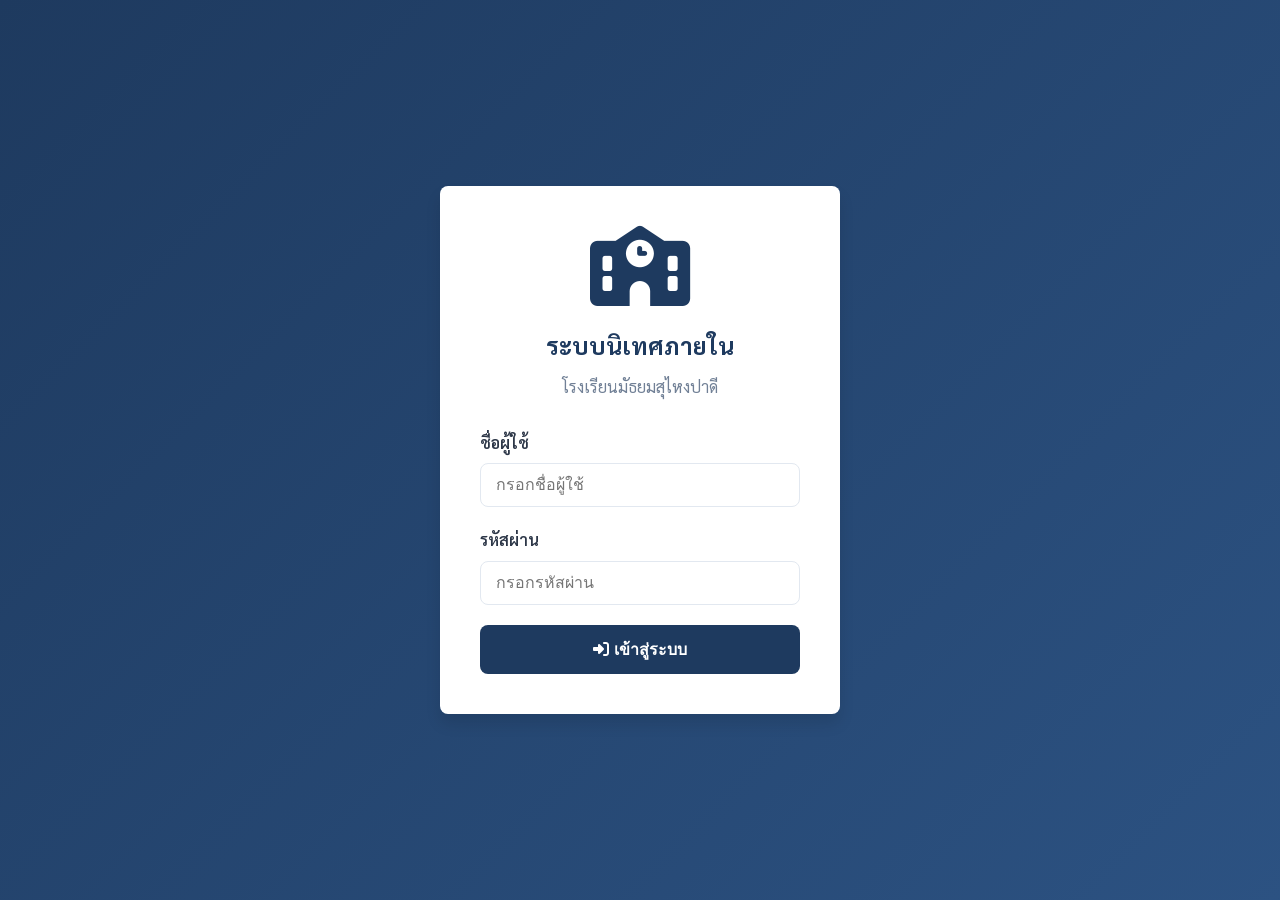
==== index.html @ b6d74488 "test" ====
<!DOCTYPE html>
<html lang="th">
<head>
  <meta charset="UTF-8">
  <meta name="viewport" content="width=device-width, initial-scale=1.0">
  <title>ระบบนิเทศภายในโรงเรียนมัธยมสุไหงปาดี</title>
  <link rel="stylesheet" href="css/style.css">
  <link rel="stylesheet" href="https://cdnjs.cloudflare.com/ajax/libs/font-awesome/6.4.0/css/all.min.css">
  <link href="https://fonts.googleapis.com/css2?family=Sarabun:wght@300;400;500;600;700&display=swap" rel="stylesheet">
</head>
<body>
  <!-- Login Page -->
  <div id="loginPage" class="login-container">
    <div class="login-box">
      <div class="school-logo">
        <i class="fas fa-school" style="font-size: 80px; color: #1e3a5f;"></i>
      </div>
      <h1>ระบบนิเทศภายใน</h1>
      <h2>โรงเรียนมัธยมสุไหงปาดี</h2>
      <form onsubmit="login(); return false;">
        <div class="form-group">
          <label>ชื่อผู้ใช้</label>
          <input type="text" id="loginUsername" placeholder="กรอกชื่อผู้ใช้" required>
        </div>
        <div class="form-group">
          <label>รหัสผ่าน</label>
          <input type="password" id="loginPassword" placeholder="กรอกรหัสผ่าน" required>
        </div>
        <button type="submit" class="btn btn-primary btn-block">
          <i class="fas fa-sign-in-alt"></i> เข้าสู่ระบบ
        </button>
      </form>
    </div>
  </div>

  <!-- Main Application -->
  <div id="appContainer" class="app-container" style="display: none;">
    <!-- Sidebar -->
    <aside class="sidebar">
      <div class="sidebar-header">
        <h3><i class="fas fa-school"></i> โรงเรียนมัธยมสุไหงปาดี</h3>
        <p>ระบบบริหารจัดการนิเทศภายใน</p>
      </div>
      <ul class="sidebar-nav">
        <li>
          <a href="#" data-page="dashboard" class="active" onclick="navigateTo('dashboard')">
            <i class="fas fa-tachometer-alt"></i> แดชบอร์ด
          </a>
        </li>
        <li>
          <a href="#" data-page="booking" onclick="navigateTo('booking')">
            <i class="fas fa-calendar-check"></i> จองวันนิเทศ
          </a>
        </li>
        <li>
          <a href="#" data-page="files" onclick="navigateTo('files')">
            <i class="fas fa-file-upload"></i> ส่งงาน/ไฟล์
          </a>
        </li>
        <li>
          <a href="#" data-page="evaluation" onclick="navigateTo('evaluation')">
            <i class="fas fa-clipboard-check"></i> ประเมินผล
          </a>
        </li>
        <li id="adminMenu">
          <a href="#" data-page="admin" onclick="navigateTo('admin')">
            <i class="fas fa-cog"></i> จัดการระบบ
          </a>
        </li>
        <li>
          <a href="#" data-page="reports" onclick="navigateTo('reports')">
            <i class="fas fa-chart-bar"></i> รายงาน
          </a>
        </li>
        <li>
          <a href="#" onclick="logout()">
            <i class="fas fa-sign-out-alt"></i> ออกจากระบบ
          </a>
        </li>
      </ul>
    </aside>

    <!-- Main Content -->
    <main class="main-content">
      <!-- Loading Spinner -->
      <div class="loading">
        <div class="spinner"></div>
        <p>กำลังโหลดข้อมูล...</p>
      </div>

      <!-- Dashboard Page -->
      <div id="dashboardPage" class="page active">
        <div class="page-header">
          <h1><i class="fas fa-tachometer-alt"></i> แดชบอร์ด</h1>
          <p>ภาพรวมระบบบริหารจัดการนิเทศภายใน</p>
          <p>ยินดีต้อนรับ: <strong id="userName"></strong> (<span id="userRole"></span>)</p>
        </div>

        <!-- Stats Grid -->
        <div class="stats-grid">
          <div class="stat-card primary">
            <div class="stat-icon"><i class="fas fa-calendar-alt"></i></div>
            <div class="stat-value" id="totalBookings">0</div>
            <div class="stat-label">การจองทั้งหมด</div>
          </div>
          <div class="stat-card success">
            <div class="stat-icon"><i class="fas fa-check-circle"></i></div>
            <div class="stat-value" id="completedBookings">0</div>
            <div class="stat-label">นิเทศแล้ว</div>
          </div>
          <div class="stat-card warning">
            <div class="stat-icon"><i class="fas fa-clock"></i></div>
            <div class="stat-value" id="pendingBookings">0</div>
            <div class="stat-label">รอดำเนินการ</div>
          </div>
          <div class="stat-card info">
            <div class="stat-icon"><i class="fas fa-file-alt"></i></div>
            <div class="stat-value" id="totalFiles">0</div>
            <div class="stat-label">ไฟล์งานทั้งหมด</div>
          </div>
          <div class="stat-card success">
            <div class="stat-icon"><i class="fas fa-file-contract"></i></div>
            <div class="stat-value" id="approvedFiles">0</div>
            <div class="stat-label">ไฟล์ผ่านแล้ว</div>
          </div>
          <div class="stat-card primary">
            <div class="stat-icon"><i class="fas fa-star"></i></div>
            <div class="stat-value" id="totalEvaluations">0</div>
            <div class="stat-label">ผลการประเมิน</div>
          </div>
        </div>

        <!-- Calendar and Recent Bookings -->
        <div style="display: grid; grid-template-columns: 1fr 1fr; gap: 20px;">
          <!-- Calendar -->
          <div class="card">
            <div class="card-header">
              <h3><i class="fas fa-calendar"></i> ปฏิทินการจอง</h3>
              <div class="calendar-nav">
                <button class="btn btn-sm" onclick="prevMonth()"><i class="fas fa-chevron-left"></i></button>
                <span id="calendarMonth"></span>
                <button class="btn btn-sm" onclick="nextMonth()"><i class="fas fa-chevron-right"></i></button>
              </div>
            </div>
            <div class="calendar-grid" id="calendarGrid"></div>
          </div>

          <!-- Recent Bookings -->
          <div class="card">
            <div class="card-header">
              <h3><i class="fas fa-list"></i> การจองล่าสุด</h3>
            </div>
            <div class="table-responsive">
              <table>
                <thead>
                  <tr>
                    <th>วันที่</th>
                    <th>ครู</th>
                    <th>กลุ่มสาระ</th>
                    <th>เวลา</th>
                    <th>สถานะ</th>
                  </tr>
                </thead>
                <tbody id="recentBookingsTable"></tbody>
              </table>
            </div>
          </div>
        </div>

        <!-- Recent Files -->
        <div class="card">
          <div class="card-header">
            <h3><i class="fas fa-file"></i> สถานะส่งงานล่าสุด</h3>
          </div>
          <div class="table-responsive">
            <table>
              <thead>
                <tr>
                  <th>ครู</th>
                  <th>ประเภทไฟล์</th>
                  <th>สถานะ</th>
                </tr>
              </thead>
              <tbody id="recentFilesTable"></tbody>
            </table>
          </div>
        </div>
      </div>

      <!-- Booking Page -->
      <div id="bookingPage" class="page">
        <div class="page-header">
          <h1><i class="fas fa-calendar-check"></i> จองวันนิเทศ</h1>
          <p>จัดการการจองวันและเวลานิเทศ</p>
        </div>

        <div class="card">
          <div class="card-header">
            <h3>รายการจองทั้งหมด</h3>
            <button class="btn btn-primary" onclick="showBookingForm()">
              <i class="fas fa-plus"></i> จองวันนิเทศใหม่
            </button>
          </div>
          <div class="table-responsive">
            <table>
              <thead>
                <tr>
                  <th>รหัส</th>
                  <th>วันที่</th>
                  <th>เวลา</th>
                  <th>ครู</th>
                  <th>กลุ่มสาระ</th>
                  <th>คาบ</th>
                  <th>วิชา</th>
                  <th>ชั้น</th>
                  <th>ห้อง</th>
                  <th>สถานะ</th>
                  <th>จัดการ</th>
                </tr>
              </thead>
              <tbody id="bookingsTableBody"></tbody>
            </table>
          </div>
        </div>
      </div>

      <!-- Files Page -->
      <div id="filesPage" class="page">
        <div class="page-header">
          <h1><i class="fas fa-file-upload"></i> ส่งงาน/ไฟล์</h1>
          <p>อัพโหลดและจัดการไฟล์งานนิเทศ</p>
        </div>

        <div class="card">
          <div class="card-header">
            <h3>ไฟล์งานทั้งหมด</h3>
            <button class="btn btn-primary" onclick="showUploadForm()">
              <i class="fas fa-upload"></i> อัพโหลดไฟล์ใหม่
            </button>
          </div>
          <div class="table-responsive">
            <table>
              <thead>
                <tr>
                  <th>รหัส</th>
                  <th>วันที่ส่ง</th>
                  <th>ครู</th>
                  <th>ประเภทไฟล์</th>
                  <th>ลิงก์</th>
                  <th>สถานะ</th>
                  <th>จัดการ</th>
                </tr>
              </thead>
              <tbody id="filesTableBody"></tbody>
            </table>
          </div>
        </div>
      </div>

      <!-- Evaluation Page -->
      <div id="evaluationPage" class="page">
        <div class="page-header">
          <h1><i class="fas fa-clipboard-check"></i> ประเมินผล</h1>
          <p>บันทึกและดูผลการประเมินการนิเทศ</p>
        </div>

        <div class="card">
          <div class="card-header">
            <h3>ผลการประเมินทั้งหมด</h3>
            <button class="btn btn-primary" onclick="showEvaluationForm()">
              <i class="fas fa-plus"></i> บันทึกผลการประเมินใหม่
            </button>
          </div>
          <div class="table-responsive">
            <table>
              <thead>
                <tr>
                  <th>รหัส</th>
                  <th>วันที่นิเทศ</th>
                  <th>ครู</th>
                  <th>จุดเด่น</th>
                  <th>จุดพัฒนา</th>
                  <th>ข้อเสนอแนะ</th>
                  <th>ระดับคุณภาพ</th>
                </tr>
              </thead>
              <tbody id="evaluationsTableBody"></tbody>
            </table>
          </div>
        </div>
      </div>

      <!-- Admin Page -->
      <div id="adminPage" class="page">
        <div class="page-header">
          <h1><i class="fas fa-cog"></i> จัดการระบบ</h1>
          <p>จัดการการจอง ตรวจสอบไฟล์ และพิมพ์รายงาน</p>
        </div>

        <!-- Tabs -->
        <div class="tabs">
          <button class="tab-btn active" onclick="showTab('adminBookings')">จัดการการจอง</button>
          <button class="tab-btn" onclick="showTab('adminFiles')">ตรวจผลงาน</button>
          <button class="tab-btn" onclick="showTab('adminReports')">พิมพ์รายงาน</button>
        </div>

        <!-- Admin Bookings Tab -->
        <div id="adminBookings" class="tab-content active">
          <div class="card">
            <div class="card-header">
              <h3>รายการจองทั้งหมด</h3>
            </div>
            <div class="table-responsive">
              <table>
                <thead>
                  <tr>
                    <th>รหัส</th>
                    <th>วันที่</th>
                    <th>เวลา</th>
                    <th>ครู</th>
                    <th>กลุ่มสาระ</th>
                    <th>สถานะ</th>
                    <th>จัดการ</th>
                  </tr>
                </thead>
                <tbody id="adminBookingsTableBody"></tbody>
              </table>
            </div>
          </div>
        </div>

        <!-- Admin Files Tab -->
        <div id="adminFiles" class="tab-content">
          <div class="card">
            <div class="card-header">
              <h3>ไฟล์งานที่ต้องตรวจสอบ</h3>
            </div>
            <div class="table-responsive">
              <table>
                <thead>
                  <tr>
                    <th>รหัส</th>
                    <th>ครู</th>
                    <th>ประเภทไฟล์</th>
                    <th>สถานะ</th>
                    <th>จัดการ</th>
                  </tr>
                </thead>
                <tbody id="adminFilesTableBody"></tbody>
              </table>
            </div>
          </div>
        </div>

        <!-- Admin Reports Tab -->
        <div id="adminReports" class="tab-content">
          <div class="card">
            <div class="card-header">
              <h3>รายงานกลุ่มสาระ</h3>
              <button class="btn btn-info" onclick="printReport()">
                <i class="fas fa-print"></i> พิมพ์รายงาน
              </button>
            </div>
            <div class="table-responsive">
              <table>
                <thead>
                  <tr>
                    <th>กลุ่มสาระ</th>
                    <th>การจองทั้งหมด</th>
                    <th>นิเทศแล้ว</th>
                    <th>รอดำเนินการ</th>
                    <th>จำนวนครู</th>
                  </tr>
                </thead>
                <tbody id="departmentReportBody"></tbody>
              </table>
            </div>
          </div>
        </div>
      </div>

      <!-- Reports Page -->
      <div id="reportsPage" class="page">
        <div class="page-header">
          <h1><i class="fas fa-chart-bar"></i> รายงาน</h1>
          <p>ดูรายงานและสถิติการนิเทศ</p>
        </div>

        <!-- Individual Report -->
        <div class="card">
          <div class="card-header">
            <h3>รายงานรายบุคคล</h3>
          </div>
          <div class="form-row">
            <div class="form-group">
              <label>เลือกครู</label>
              <select id="reportTeacherSelect">
                <option value="">เลือกครู</option>
              </select>
            </div>
            <div class="form-group">
              <label>&nbsp;</label>
              <button class="btn btn-primary" onclick="generateTeacherReport()">
                <i class="fas fa-search"></i> แสดงรายงาน
              </button>
              <button class="btn btn-info" onclick="printReport()">
                <i class="fas fa-print"></i> พิมพ์
              </button>
            </div>
          </div>
          <div id="teacherReportContent"></div>
        </div>

        <!-- Department Report -->
        <div class="card">
          <div class="card-header">
            <h3>รายงานกลุ่มสาระการเรียนรู้</h3>
          </div>
          <div class="table-responsive">
            <table>
              <thead>
                <tr>
                  <th>กลุ่มสาระ</th>
                  <th>การจองทั้งหมด</th>
                  <th>นิเทศแล้ว</th>
                  <th>รอดำเนินการ</th>
                  <th>จำนวนครู</th>
                </tr>
              </thead>
              <tbody id="reportsDepartmentBody"></tbody>
            </table>
          </div>
        </div>
      </div>
    </main>
  </div>

  <!-- Modal -->
  <div id="modalOverlay" class="modal-overlay">
    <div class="modal">
      <div class="modal-header">
        <h3 id="modalTitle">Modal Title</h3>
        <button class="modal-close" onclick="closeModal()">&times;</button>
      </div>
      <div class="modal-body" id="modalBody"></div>
    </div>
  </div>

  <script src="js/app.js"></script>
</body>
</html>
---- css/style.css ----
/* ระบบนิเทศภายในโรงเรียนมัธยมสุไหงปาดี - Main Stylesheet */

:root {
  --primary-color: #1e3a5f;
  --primary-light: #2c5282;
  --secondary-color: #48bb78;
  --accent-color: #ed8936;
  --danger-color: #e53e3e;
  --warning-color: #ecc94b;
  --info-color: #4299e1;
  --success-color: #38a169;
  --bg-color: #f7fafc;
  --card-bg: #ffffff;
  --text-color: #2d3748;
  --text-light: #718096;
  --border-color: #e2e8f0;
  --shadow: 0 4px 6px rgba(0, 0, 0, 0.1);
  --shadow-lg: 0 10px 15px rgba(0, 0, 0, 0.1);
  --radius: 8px;
  --transition: all 0.3s ease;
}

* {
  margin: 0;
  padding: 0;
  box-sizing: border-box;
}

body {
  font-family: 'Sarabun', 'Segoe UI', Tahoma, Geneva, Verdana, sans-serif;
  background-color: var(--bg-color);
  color: var(--text-color);
  line-height: 1.6;
}

/* Login Page */
.login-container {
  min-height: 100vh;
  display: flex;
  align-items: center;
  justify-content: center;
  background: linear-gradient(135deg, var(--primary-color) 0%, var(--primary-light) 100%);
  padding: 20px;
}

.login-box {
  background: var(--card-bg);
  padding: 40px;
  border-radius: var(--radius);
  box-shadow: var(--shadow-lg);
  width: 100%;
  max-width: 400px;
}

.login-box h1 {
  text-align: center;
  color: var(--primary-color);
  margin-bottom: 10px;
  font-size: 1.5rem;
}

.login-box h2 {
  text-align: center;
  color: var(--text-light);
  margin-bottom: 30px;
  font-size: 1rem;
  font-weight: normal;
}

.login-box .school-logo {
  text-align: center;
  margin-bottom: 20px;
}

.login-box .school-logo img {
  width: 100px;
  height: 100px;
  object-fit: contain;
}

/* Forms */
.form-group {
  margin-bottom: 20px;
}

.form-group label {
  display: block;
  margin-bottom: 8px;
  font-weight: 600;
  color: var(--text-color);
}

.form-group input,
.form-group select,
.form-group textarea {
  width: 100%;
  padding: 12px 15px;
  border: 1px solid var(--border-color);
  border-radius: var(--radius);
  font-size: 1rem;
  transition: var(--transition);
}

.form-group input:focus,
.form-group select:focus,
.form-group textarea:focus {
  outline: none;
  border-color: var(--primary-color);
  box-shadow: 0 0 0 3px rgba(30, 58, 95, 0.1);
}

.form-row {
  display: grid;
  grid-template-columns: 1fr 1fr;
  gap: 15px;
}

/* Buttons */
.btn {
  display: inline-block;
  padding: 12px 24px;
  border: none;
  border-radius: var(--radius);
  font-size: 1rem;
  font-weight: 600;
  cursor: pointer;
  transition: var(--transition);
  text-align: center;
  text-decoration: none;
}

.btn-primary {
  background-color: var(--primary-color);
  color: white;
}

.btn-primary:hover {
  background-color: var(--primary-light);
}

.btn-success {
  background-color: var(--success-color);
  color: white;
}

.btn-success:hover {
  background-color: #2f855a;
}

.btn-danger {
  background-color: var(--danger-color);
  color: white;
}

.btn-danger:hover {
  background-color: #c53030;
}

.btn-warning {
  background-color: var(--warning-color);
  color: var(--text-color);
}

.btn-warning:hover {
  background-color: #d69e2e;
}

.btn-info {
  background-color: var(--info-color);
  color: white;
}

.btn-info:hover {
  background-color: #3182ce;
}

.btn-block {
  display: block;
  width: 100%;
}

.btn-sm {
  padding: 8px 16px;
  font-size: 0.875rem;
}

/* Main Layout */
.app-container {
  display: flex;
  min-height: 100vh;
}

/* Sidebar */
.sidebar {
  width: 260px;
  background: var(--primary-color);
  color: white;
  padding: 20px 0;
  position: fixed;
  height: 100vh;
  overflow-y: auto;
  z-index: 1000;
}

.sidebar-header {
  padding: 0 20px 20px;
  border-bottom: 1px solid rgba(255, 255, 255, 0.1);
  margin-bottom: 20px;
}

.sidebar-header h3 {
  font-size: 1.1rem;
  margin-bottom: 5px;
}

.sidebar-header p {
  font-size: 0.85rem;
  opacity: 0.8;
}

.sidebar-nav {
  list-style: none;
}

.sidebar-nav li {
  margin-bottom: 5px;
}

.sidebar-nav a {
  display: flex;
  align-items: center;
  padding: 12px 20px;
  color: white;
  text-decoration: none;
  transition: var(--transition);
}

.sidebar-nav a:hover,
.sidebar-nav a.active {
  background-color: rgba(255, 255, 255, 0.1);
}

.sidebar-nav a i {
  margin-right: 12px;
  width: 20px;
  text-align: center;
}

/* Main Content */
.main-content {
  flex: 1;
  margin-left: 260px;
  padding: 30px;
}

.page-header {
  margin-bottom: 30px;
}

.page-header h1 {
  color: var(--primary-color);
  font-size: 1.75rem;
  margin-bottom: 10px;
}

.page-header p {
  color: var(--text-light);
}

/* Cards */
.card {
  background: var(--card-bg);
  border-radius: var(--radius);
  box-shadow: var(--shadow);
  padding: 25px;
  margin-bottom: 20px;
}

.card-header {
  display: flex;
  justify-content: space-between;
  align-items: center;
  margin-bottom: 20px;
  padding-bottom: 15px;
  border-bottom: 1px solid var(--border-color);
}

.card-header h3 {
  color: var(--primary-color);
  font-size: 1.25rem;
}

/* Stats Grid */
.stats-grid {
  display: grid;
  grid-template-columns: repeat(auto-fit, minmax(200px, 1fr));
  gap: 20px;
  margin-bottom: 30px;
}

.stat-card {
  background: var(--card-bg);
  border-radius: var(--radius);
  box-shadow: var(--shadow);
  padding: 25px;
  text-align: center;
  transition: var(--transition);
}

.stat-card:hover {
  transform: translateY(-5px);
  box-shadow: var(--shadow-lg);
}

.stat-card .stat-icon {
  font-size: 2.5rem;
  margin-bottom: 15px;
}

.stat-card .stat-value {
  font-size: 2rem;
  font-weight: 700;
  color: var(--primary-color);
  margin-bottom: 5px;
}

.stat-card .stat-label {
  color: var(--text-light);
  font-size: 0.9rem;
}

.stat-card.primary .stat-icon { color: var(--primary-color); }
.stat-card.success .stat-icon { color: var(--success-color); }
.stat-card.warning .stat-icon { color: var(--warning-color); }
.stat-card.danger .stat-icon { color: var(--danger-color); }
.stat-card.info .stat-icon { color: var(--info-color); }

/* Tables */
.table-responsive {
  overflow-x: auto;
}

table {
  width: 100%;
  border-collapse: collapse;
}

table th,
table td {
  padding: 12px 15px;
  text-align: left;
  border-bottom: 1px solid var(--border-color);
}

table th {
  background-color: var(--primary-color);
  color: white;
  font-weight: 600;
}

table tr:hover {
  background-color: rgba(30, 58, 95, 0.05);
}

table tr:nth-child(even) {
  background-color: rgba(0, 0, 0, 0.02);
}

/* Status Badges */
.badge {
  display: inline-block;
  padding: 5px 12px;
  border-radius: 20px;
  font-size: 0.8rem;
  font-weight: 600;
}

.badge-pending {
  background-color: var(--warning-color);
  color: var(--text-color);
}

.badge-confirmed {
  background-color: var(--info-color);
  color: white;
}

.badge-completed {
  background-color: var(--success-color);
  color: white;
}

.badge-rejected {
  background-color: var(--danger-color);
  color: white;
}

.badge-approved {
  background-color: var(--success-color);
  color: white;
}

.badge-improvement {
  background-color: var(--warning-color);
  color: var(--text-color);
}

/* Calendar */
.calendar-container {
  background: var(--card-bg);
  border-radius: var(--radius);
  box-shadow: var(--shadow);
  padding: 20px;
}

.calendar-header {
  display: flex;
  justify-content: space-between;
  align-items: center;
  margin-bottom: 20px;
}

.calendar-header h3 {
  color: var(--primary-color);
}

.calendar-nav {
  display: flex;
  gap: 10px;
}

.calendar-nav button {
  background: var(--primary-color);
  color: white;
  border: none;
  padding: 8px 12px;
  border-radius: var(--radius);
  cursor: pointer;
}

.calendar-grid {
  display: grid;
  grid-template-columns: repeat(7, 1fr);
  gap: 5px;
}

.calendar-day-header {
  text-align: center;
  font-weight: 600;
  padding: 10px;
  color: var(--primary-color);
}

.calendar-day {
  text-align: center;
  padding: 10px;
  border-radius: var(--radius);
  cursor: pointer;
  transition: var(--transition);
  min-height: 60px;
}

.calendar-day:hover {
  background-color: rgba(30, 58, 95, 0.1);
}

.calendar-day.today {
  background-color: var(--primary-color);
  color: white;
}

.calendar-day.has-booking {
  background-color: var(--info-color);
  color: white;
}

.calendar-day.has-booking.completed {
  background-color: var(--success-color);
}

.calendar-day.other-month {
  opacity: 0.3;
}

.calendar-day .day-number {
  font-weight: 600;
  margin-bottom: 5px;
}

.calendar-day .booking-indicator {
  font-size: 0.7rem;
  background: rgba(255, 255, 255, 0.3);
  padding: 2px 5px;
  border-radius: 3px;
}

/* Modal */
.modal-overlay {
  position: fixed;
  top: 0;
  left: 0;
  right: 0;
  bottom: 0;
  background: rgba(0, 0, 0, 0.5);
  display: flex;
  align-items: center;
  justify-content: center;
  z-index: 2000;
  opacity: 0;
  visibility: hidden;
  transition: var(--transition);
}

.modal-overlay.active {
  opacity: 1;
  visibility: visible;
}

.modal {
  background: var(--card-bg);
  border-radius: var(--radius);
  box-shadow: var(--shadow-lg);
  width: 90%;
  max-width: 600px;
  max-height: 90vh;
  overflow-y: auto;
}

.modal-header {
  display: flex;
  justify-content: space-between;
  align-items: center;
  padding: 20px;
  border-bottom: 1px solid var(--border-color);
}

.modal-header h3 {
  color: var(--primary-color);
}

.modal-close {
  background: none;
  border: none;
  font-size: 1.5rem;
  cursor: pointer;
  color: var(--text-light);
}

.modal-body {
  padding: 20px;
}

.modal-footer {
  padding: 20px;
  border-top: 1px solid var(--border-color);
  display: flex;
  justify-content: flex-end;
  gap: 10px;
}

/* Tabs */
.tabs {
  display: flex;
  border-bottom: 2px solid var(--border-color);
  margin-bottom: 20px;
}

.tab-btn {
  padding: 12px 24px;
  background: none;
  border: none;
  font-size: 1rem;
  font-weight: 600;
  color: var(--text-light);
  cursor: pointer;
  transition: var(--transition);
  border-bottom: 2px solid transparent;
  margin-bottom: -2px;
}

.tab-btn:hover {
  color: var(--primary-color);
}

.tab-btn.active {
  color: var(--primary-color);
  border-bottom-color: var(--primary-color);
}

.tab-content {
  display: none;
}

.tab-content.active {
  display: block;
}

/* File Upload */
.file-upload-area {
  border: 2px dashed var(--border-color);
  border-radius: var(--radius);
  padding: 40px;
  text-align: center;
  cursor: pointer;
  transition: var(--transition);
}

.file-upload-area:hover {
  border-color: var(--primary-color);
  background-color: rgba(30, 58, 95, 0.05);
}

.file-upload-area.dragover {
  border-color: var(--primary-color);
  background-color: rgba(30, 58, 95, 0.1);
}

.file-upload-area i {
  font-size: 3rem;
  color: var(--text-light);
  margin-bottom: 15px;
}

.file-upload-area p {
  color: var(--text-light);
  margin-bottom: 10px;
}

.file-upload-area .btn {
  margin-top: 10px;
}

/* Alert */
.alert {
  padding: 15px 20px;
  border-radius: var(--radius);
  margin-bottom: 20px;
  display: flex;
  align-items: center;
}

.alert i {
  margin-right: 12px;
  font-size: 1.2rem;
}

.alert-success {
  background-color: rgba(56, 161, 105, 0.1);
  color: var(--success-color);
  border: 1px solid var(--success-color);
}

.alert-danger {
  background-color: rgba(229, 62, 62, 0.1);
  color: var(--danger-color);
  border: 1px solid var(--danger-color);
}

.alert-warning {
  background-color: rgba(236, 201, 75, 0.1);
  color: #d69e2e;
  border: 1px solid var(--warning-color);
}

.alert-info {
  background-color: rgba(66, 153, 225, 0.1);
  color: var(--info-color);
  border: 1px solid var(--info-color);
}

/* Loading Spinner */
.loading {
  display: none;
  text-align: center;
  padding: 40px;
}

.loading.active {
  display: block;
}

.spinner {
  width: 50px;
  height: 50px;
  border: 4px solid var(--border-color);
  border-top-color: var(--primary-color);
  border-radius: 50%;
  animation: spin 1s linear infinite;
  margin: 0 auto 15px;
}

@keyframes spin {
  to { transform: rotate(360deg); }
}

/* Responsive */
@media (max-width: 768px) {
  .sidebar {
    width: 100%;
    height: auto;
    position: relative;
  }
  
  .main-content {
    margin-left: 0;
  }
  
  .form-row {
    grid-template-columns: 1fr;
  }
  
  .stats-grid {
    grid-template-columns: 1fr;
  }
  
  .calendar-grid {
    font-size: 0.85rem;
  }
}

/* Print Styles */
@media print {
  .sidebar,
  .btn,
  .no-print {
    display: none !important;
  }
  
  .main-content {
    margin-left: 0;
    padding: 0;
  }
  
  .card {
    box-shadow: none;
    border: 1px solid var(--border-color);
  }
}

/* Utility Classes */
.text-center { text-align: center; }
.text-right { text-align: right; }
.mt-1 { margin-top: 10px; }
.mt-2 { margin-top: 20px; }
.mb-1 { margin-bottom: 10px; }
.mb-2 { margin-bottom: 20px; }
.hidden { display: none; }
.visible { display: block; }
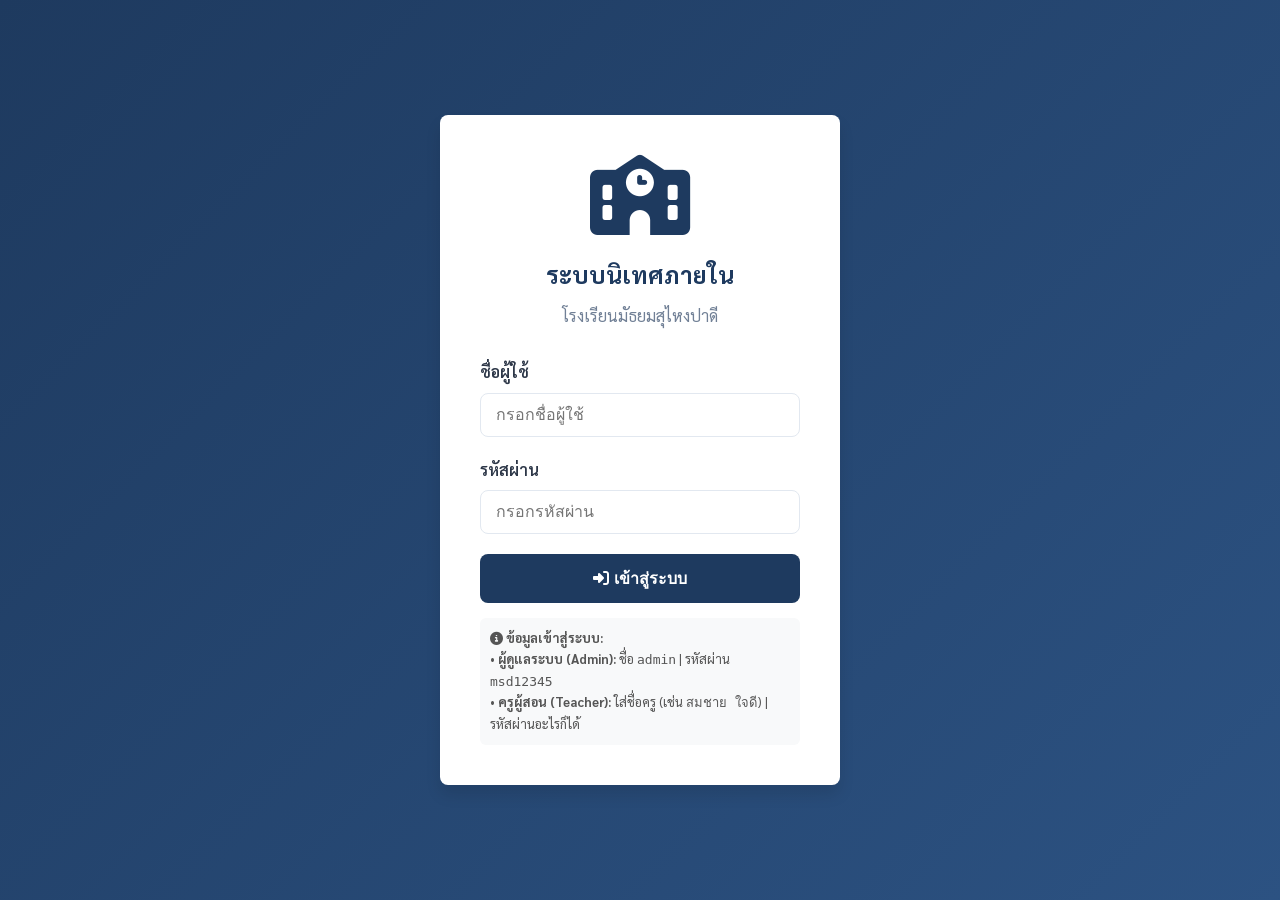
==== commit ce518b0e: "Add login credentials hint and cache busting version v2.0 in index.html" ====
--- a/index.html
+++ b/index.html
@@ -29,6 +29,11 @@
         <button type="submit" class="btn btn-primary btn-block">
           <i class="fas fa-sign-in-alt"></i> เข้าสู่ระบบ
         </button>
+        <div style="margin-top: 15px; padding: 10px; background: #f8f9fa; border-radius: 6px; font-size: 13px; color: #555; text-align: left;">
+          <strong><i class="fas fa-info-circle"></i> ข้อมูลเข้าสู่ระบบ:</strong><br>
+          • <b>ผู้ดูแลระบบ (Admin):</b> ชื่อ <code>admin</code> | รหัสผ่าน <code>msd12345</code><br>
+          • <b>ครูผู้สอน (Teacher):</b> ใส่ชื่อครู (เช่น <code>สมชาย ใจดี</code>) | รหัสผ่านอะไรก็ได้
+        </div>
       </form>
     </div>
   </div>
@@ -446,6 +451,6 @@
     </div>
   </div>
 
-  <script src="js/app.js"></script>
+  <script src="js/app.js?v=2.0"></script>
 </body>
 </html>
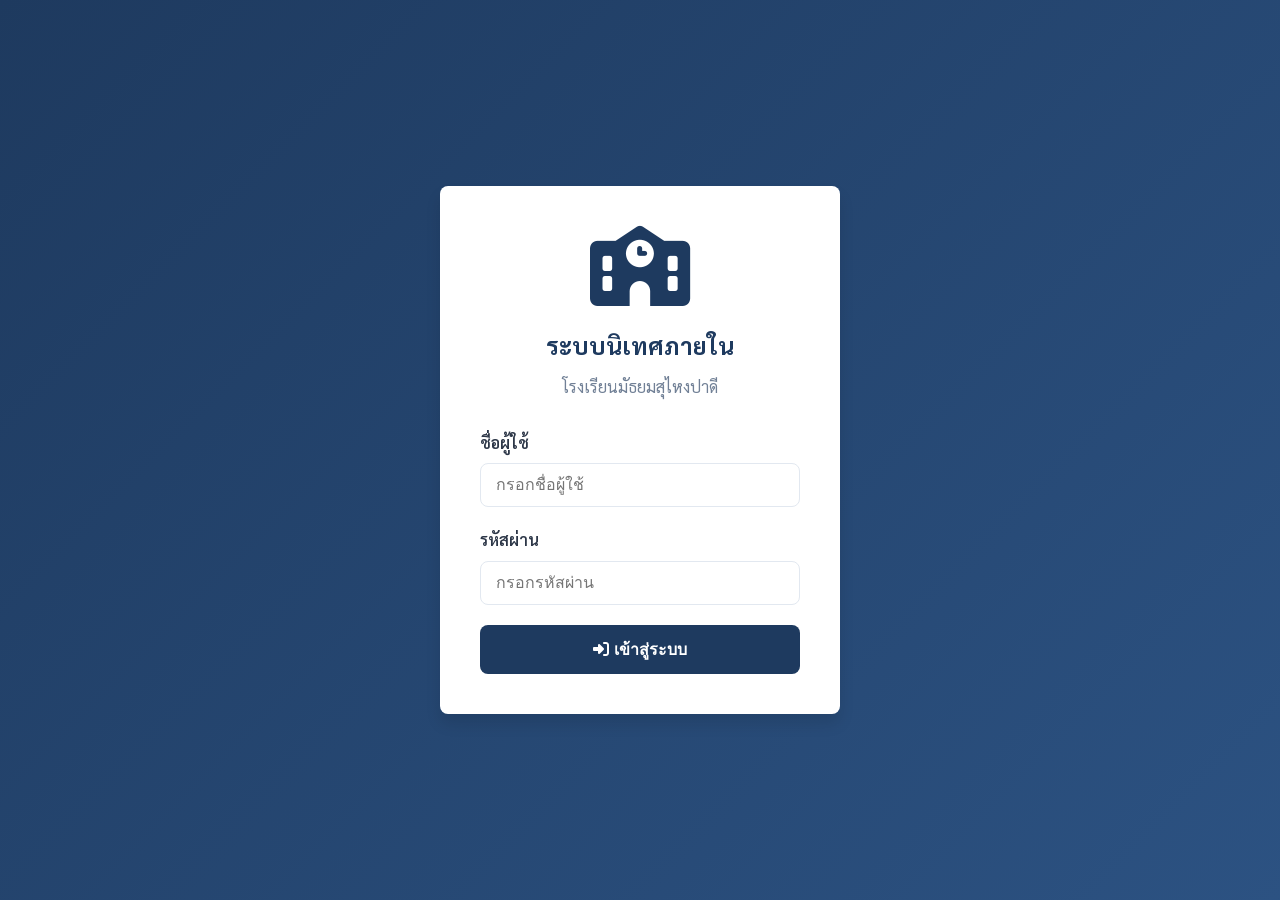
==== commit d7860f65: "Update index.html" ====
--- a/index.html
+++ b/index.html
@@ -1,12 +1,696 @@
 <!DOCTYPE html>
-<html lang="th">
+<html>
 <head>
+  <base target="_top">
   <meta charset="UTF-8">
   <meta name="viewport" content="width=device-width, initial-scale=1.0">
   <title>ระบบนิเทศภายในโรงเรียนมัธยมสุไหงปาดี</title>
-  <link rel="stylesheet" href="css/style.css">
+  <link href="https://fonts.googleapis.com/css2?family=Sarabun:wght@300;400;500;600;700&display=swap" rel="stylesheet">
   <link rel="stylesheet" href="https://cdnjs.cloudflare.com/ajax/libs/font-awesome/6.4.0/css/all.min.css">
-  <link href="https://fonts.googleapis.com/css2?family=Sarabun:wght@300;400;500;600;700&display=swap" rel="stylesheet">
+  <style>
+    :root {
+      --primary-color: #1e3a5f;
+      --primary-light: #2c5282;
+      --secondary-color: #48bb78;
+      --accent-color: #ed8936;
+      --danger-color: #e53e3e;
+      --warning-color: #ecc94b;
+      --info-color: #4299e1;
+      --success-color: #38a169;
+      --bg-color: #f7fafc;
+      --card-bg: #ffffff;
+      --text-color: #2d3748;
+      --text-light: #718096;
+      --border-color: #e2e8f0;
+      --shadow: 0 4px 6px rgba(0, 0, 0, 0.1);
+      --shadow-lg: 0 10px 15px rgba(0, 0, 0, 0.1);
+      --radius: 8px;
+      --transition: all 0.3s ease;
+    }
+
+    * {
+      margin: 0;
+      padding: 0;
+      box-sizing: border-box;
+    }
+
+    body {
+      font-family: 'Sarabun', 'Segoe UI', Tahoma, Geneva, Verdana, sans-serif;
+      background-color: var(--bg-color);
+      color: var(--text-color);
+      line-height: 1.6;
+    }
+
+    .login-container {
+      min-height: 100vh;
+      display: flex;
+      align-items: center;
+      justify-content: center;
+      background: linear-gradient(135deg, var(--primary-color) 0%, var(--primary-light) 100%);
+      padding: 20px;
+    }
+
+    .login-box {
+      background: var(--card-bg);
+      padding: 40px;
+      border-radius: var(--radius);
+      box-shadow: var(--shadow-lg);
+      width: 100%;
+      max-width: 400px;
+    }
+
+    .login-box h1 {
+      text-align: center;
+      color: var(--primary-color);
+      margin-bottom: 10px;
+      font-size: 1.5rem;
+    }
+
+    .login-box h2 {
+      text-align: center;
+      color: var(--text-light);
+      margin-bottom: 30px;
+      font-size: 1rem;
+      font-weight: normal;
+    }
+
+    .school-logo {
+      text-align: center;
+      margin-bottom: 20px;
+    }
+
+    .form-group {
+      margin-bottom: 20px;
+    }
+
+    .form-group label {
+      display: block;
+      margin-bottom: 8px;
+      font-weight: 600;
+      color: var(--text-color);
+    }
+
+    .form-group input,
+    .form-group select,
+    .form-group textarea {
+      width: 100%;
+      padding: 12px 15px;
+      border: 1px solid var(--border-color);
+      border-radius: var(--radius);
+      font-size: 1rem;
+      transition: var(--transition);
+    }
+
+    .form-group input:focus,
+    .form-group select:focus,
+    .form-group textarea:focus {
+      outline: none;
+      border-color: var(--primary-color);
+      box-shadow: 0 0 0 3px rgba(30, 58, 95, 0.1);
+    }
+
+    .form-row {
+      display: grid;
+      grid-template-columns: 1fr 1fr;
+      gap: 15px;
+    }
+
+    .btn {
+      display: inline-block;
+      padding: 12px 24px;
+      border: none;
+      border-radius: var(--radius);
+      font-size: 1rem;
+      font-weight: 600;
+      cursor: pointer;
+      transition: var(--transition);
+      text-align: center;
+      text-decoration: none;
+    }
+
+    .btn-primary {
+      background-color: var(--primary-color);
+      color: white;
+    }
+
+    .btn-primary:hover {
+      background-color: var(--primary-light);
+    }
+
+    .btn-success {
+      background-color: var(--success-color);
+      color: white;
+    }
+
+    .btn-danger {
+      background-color: var(--danger-color);
+      color: white;
+    }
+
+    .btn-warning {
+      background-color: var(--warning-color);
+      color: var(--text-color);
+    }
+
+    .btn-info {
+      background-color: var(--info-color);
+      color: white;
+    }
+
+    .btn-block {
+      display: block;
+      width: 100%;
+    }
+
+    .btn-sm {
+      padding: 8px 16px;
+      font-size: 0.875rem;
+    }
+
+    .app-container {
+      display: flex;
+      min-height: 100vh;
+    }
+
+    .sidebar {
+      width: 260px;
+      background: var(--primary-color);
+      color: white;
+      padding: 20px 0;
+      position: fixed;
+      height: 100vh;
+      overflow-y: auto;
+      z-index: 1000;
+    }
+
+    .sidebar-header {
+      padding: 0 20px 20px;
+      border-bottom: 1px solid rgba(255, 255, 255, 0.1);
+      margin-bottom: 20px;
+    }
+
+    .sidebar-header h3 {
+      font-size: 1.1rem;
+      margin-bottom: 5px;
+    }
+
+    .sidebar-header p {
+      font-size: 0.85rem;
+      opacity: 0.8;
+    }
+
+    .sidebar-nav {
+      list-style: none;
+    }
+
+    .sidebar-nav li {
+      margin-bottom: 5px;
+    }
+
+    .sidebar-nav a {
+      display: flex;
+      align-items: center;
+      padding: 12px 20px;
+      color: white;
+      text-decoration: none;
+      transition: var(--transition);
+    }
+
+    .sidebar-nav a:hover,
+    .sidebar-nav a.active {
+      background-color: rgba(255, 255, 255, 0.1);
+    }
+
+    .sidebar-nav a i {
+      margin-right: 12px;
+      width: 20px;
+      text-align: center;
+    }
+
+    .main-content {
+      flex: 1;
+      margin-left: 260px;
+      padding: 30px;
+    }
+
+    .page-header {
+      margin-bottom: 30px;
+    }
+
+    .page-header h1 {
+      color: var(--primary-color);
+      font-size: 1.75rem;
+      margin-bottom: 10px;
+    }
+
+    .page-header p {
+      color: var(--text-light);
+    }
+
+    .card {
+      background: var(--card-bg);
+      border-radius: var(--radius);
+      box-shadow: var(--shadow);
+      padding: 25px;
+      margin-bottom: 20px;
+    }
+
+    .card-header {
+      display: flex;
+      justify-content: space-between;
+      align-items: center;
+      margin-bottom: 20px;
+      padding-bottom: 15px;
+      border-bottom: 1px solid var(--border-color);
+    }
+
+    .card-header h3 {
+      color: var(--primary-color);
+      font-size: 1.25rem;
+    }
+
+    .stats-grid {
+      display: grid;
+      grid-template-columns: repeat(auto-fit, minmax(200px, 1fr));
+      gap: 20px;
+      margin-bottom: 30px;
+    }
+
+    .stat-card {
+      background: var(--card-bg);
+      border-radius: var(--radius);
+      box-shadow: var(--shadow);
+      padding: 25px;
+      text-align: center;
+      transition: var(--transition);
+    }
+
+    .stat-card:hover {
+      transform: translateY(-5px);
+      box-shadow: var(--shadow-lg);
+    }
+
+    .stat-card .stat-icon {
+      font-size: 2.5rem;
+      margin-bottom: 15px;
+    }
+
+    .stat-card .stat-value {
+      font-size: 2rem;
+      font-weight: 700;
+      color: var(--primary-color);
+      margin-bottom: 5px;
+    }
+
+    .stat-card .stat-label {
+      color: var(--text-light);
+      font-size: 0.9rem;
+    }
+
+    .stat-card.primary .stat-icon { color: var(--primary-color); }
+    .stat-card.success .stat-icon { color: var(--success-color); }
+    .stat-card.warning .stat-icon { color: var(--warning-color); }
+    .stat-card.danger .stat-icon { color: var(--danger-color); }
+    .stat-card.info .stat-icon { color: var(--info-color); }
+
+    .table-responsive {
+      overflow-x: auto;
+    }
+
+    table {
+      width: 100%;
+      border-collapse: collapse;
+    }
+
+    table th,
+    table td {
+      padding: 12px 15px;
+      text-align: left;
+      border-bottom: 1px solid var(--border-color);
+    }
+
+    table th {
+      background-color: var(--primary-color);
+      color: white;
+      font-weight: 600;
+    }
+
+    table tr:hover {
+      background-color: rgba(30, 58, 95, 0.05);
+    }
+
+    .badge {
+      display: inline-block;
+      padding: 5px 12px;
+      border-radius: 20px;
+      font-size: 0.8rem;
+      font-weight: 600;
+    }
+
+    .badge-pending {
+      background-color: var(--warning-color);
+      color: var(--text-color);
+    }
+
+    .badge-confirmed {
+      background-color: var(--info-color);
+      color: white;
+    }
+
+    .badge-completed {
+      background-color: var(--success-color);
+      color: white;
+    }
+
+    .badge-rejected {
+      background-color: var(--danger-color);
+      color: white;
+    }
+
+    .badge-approved {
+      background-color: var(--success-color);
+      color: white;
+    }
+
+    .badge-improvement {
+      background-color: var(--warning-color);
+      color: var(--text-color);
+    }
+
+    .calendar-container {
+      background: var(--card-bg);
+      border-radius: var(--radius);
+      box-shadow: var(--shadow);
+      padding: 20px;
+    }
+
+    .calendar-header {
+      display: flex;
+      justify-content: space-between;
+      align-items: center;
+      margin-bottom: 20px;
+    }
+
+    .calendar-header h3 {
+      color: var(--primary-color);
+    }
+
+    .calendar-nav {
+      display: flex;
+      gap: 10px;
+      align-items: center;
+    }
+
+    .calendar-nav button {
+      background: var(--primary-color);
+      color: white;
+      border: none;
+      padding: 8px 12px;
+      border-radius: var(--radius);
+      cursor: pointer;
+    }
+
+    .calendar-grid {
+      display: grid;
+      grid-template-columns: repeat(7, 1fr);
+      gap: 5px;
+    }
+
+    .calendar-day-header {
+      text-align: center;
+      font-weight: 600;
+      padding: 10px;
+      color: var(--primary-color);
+    }
+
+    .calendar-day {
+      text-align: center;
+      padding: 10px;
+      border-radius: var(--radius);
+      cursor: pointer;
+      transition: var(--transition);
+      min-height: 60px;
+    }
+
+    .calendar-day:hover {
+      background-color: rgba(30, 58, 95, 0.1);
+    }
+
+    .calendar-day.today {
+      background-color: var(--primary-color);
+      color: white;
+    }
+
+    .calendar-day.has-booking {
+      background-color: var(--info-color);
+      color: white;
+    }
+
+    .calendar-day.has-booking.completed {
+      background-color: var(--success-color);
+    }
+
+    .calendar-day.other-month {
+      opacity: 0.3;
+    }
+
+    .calendar-day .day-number {
+      font-weight: 600;
+      margin-bottom: 5px;
+    }
+
+    .calendar-day .booking-indicator {
+      font-size: 0.7rem;
+      background: rgba(255, 255, 255, 0.3);
+      padding: 2px 5px;
+      border-radius: 3px;
+    }
+
+    .modal-overlay {
+      position: fixed;
+      top: 0;
+      left: 0;
+      right: 0;
+      bottom: 0;
+      background: rgba(0, 0, 0, 0.5);
+      display: flex;
+      align-items: center;
+      justify-content: center;
+      z-index: 2000;
+      opacity: 0;
+      visibility: hidden;
+      transition: var(--transition);
+    }
+
+    .modal-overlay.active {
+      opacity: 1;
+      visibility: visible;
+    }
+
+    .modal {
+      background: var(--card-bg);
+      border-radius: var(--radius);
+      box-shadow: var(--shadow-lg);
+      width: 90%;
+      max-width: 600px;
+      max-height: 90vh;
+      overflow-y: auto;
+    }
+
+    .modal-header {
+      display: flex;
+      justify-content: space-between;
+      align-items: center;
+      padding: 20px;
+      border-bottom: 1px solid var(--border-color);
+    }
+
+    .modal-header h3 {
+      color: var(--primary-color);
+    }
+
+    .modal-close {
+      background: none;
+      border: none;
+      font-size: 1.5rem;
+      cursor: pointer;
+      color: var(--text-light);
+    }
+
+    .modal-body {
+      padding: 20px;
+    }
+
+    .modal-footer {
+      padding: 20px;
+      border-top: 1px solid var(--border-color);
+      display: flex;
+      justify-content: flex-end;
+      gap: 10px;
+    }
+
+    .tabs {
+      display: flex;
+      border-bottom: 2px solid var(--border-color);
+      margin-bottom: 20px;
+    }
+
+    .tab-btn {
+      padding: 12px 24px;
+      background: none;
+      border: none;
+      font-size: 1rem;
+      font-weight: 600;
+      color: var(--text-light);
+      cursor: pointer;
+      transition: var(--transition);
+      border-bottom: 2px solid transparent;
+      margin-bottom: -2px;
+    }
+
+    .tab-btn:hover {
+      color: var(--primary-color);
+    }
+
+    .tab-btn.active {
+      color: var(--primary-color);
+      border-bottom-color: var(--primary-color);
+    }
+
+    .tab-content {
+      display: none;
+    }
+
+    .tab-content.active {
+      display: block;
+    }
+
+    .file-upload-area {
+      border: 2px dashed var(--border-color);
+      border-radius: var(--radius);
+      padding: 40px;
+      text-align: center;
+      cursor: pointer;
+      transition: var(--transition);
+    }
+
+    .file-upload-area:hover {
+      border-color: var(--primary-color);
+      background-color: rgba(30, 58, 95, 0.05);
+    }
+
+    .file-upload-area i {
+      font-size: 3rem;
+      color: var(--text-light);
+      margin-bottom: 15px;
+    }
+
+    .file-upload-area p {
+      color: var(--text-light);
+      margin-bottom: 10px;
+    }
+
+    .alert {
+      padding: 15px 20px;
+      border-radius: var(--radius);
+      margin-bottom: 20px;
+      display: flex;
+      align-items: center;
+    }
+
+    .alert i {
+      margin-right: 12px;
+      font-size: 1.2rem;
+    }
+
+    .alert-success {
+      background-color: rgba(56, 161, 105, 0.1);
+      color: var(--success-color);
+      border: 1px solid var(--success-color);
+    }
+
+    .alert-danger {
+      background-color: rgba(229, 62, 62, 0.1);
+      color: var(--danger-color);
+      border: 1px solid var(--danger-color);
+    }
+
+    .alert-warning {
+      background-color: rgba(236, 201, 75, 0.1);
+      color: #d69e2e;
+      border: 1px solid var(--warning-color);
+    }
+
+    .alert-info {
+      background-color: rgba(66, 153, 225, 0.1);
+      color: var(--info-color);
+      border: 1px solid var(--info-color);
+    }
+
+    .loading {
+      display: none;
+      text-align: center;
+      padding: 40px;
+    }
+
+    .loading.active {
+      display: block;
+    }
+
+    .spinner {
+      width: 50px;
+      height: 50px;
+      border: 4px solid var(--border-color);
+      border-top-color: var(--primary-color);
+      border-radius: 50%;
+      animation: spin 1s linear infinite;
+      margin: 0 auto 15px;
+    }
+
+    @keyframes spin {
+      to { transform: rotate(360deg); }
+    }
+
+    .hidden { display: none; }
+
+    @media (max-width: 768px) {
+      .sidebar {
+        width: 100%;
+        height: auto;
+        position: relative;
+      }
+      
+      .main-content {
+        margin-left: 0;
+      }
+      
+      .form-row {
+        grid-template-columns: 1fr;
+      }
+      
+      .stats-grid {
+        grid-template-columns: 1fr;
+      }
+    }
+
+    @media print {
+      .sidebar,
+      .btn,
+      .no-print {
+        display: none !important;
+      }
+      
+      .main-content {
+        margin-left: 0;
+        padding: 0;
+      }
+      
+      .card {
+        box-shadow: none;
+        border: 1px solid var(--border-color);
+      }
+    }
+  </style>
 </head>
 <body>
   <!-- Login Page -->
@@ -17,7 +701,7 @@
       </div>
       <h1>ระบบนิเทศภายใน</h1>
       <h2>โรงเรียนมัธยมสุไหงปาดี</h2>
-      <form onsubmit="login(); return false;">
+      <form id="loginForm">
         <div class="form-group">
           <label>ชื่อผู้ใช้</label>
           <input type="text" id="loginUsername" placeholder="กรอกชื่อผู้ใช้" required>
@@ -29,11 +713,6 @@
         <button type="submit" class="btn btn-primary btn-block">
           <i class="fas fa-sign-in-alt"></i> เข้าสู่ระบบ
         </button>
-        <div style="margin-top: 15px; padding: 10px; background: #f8f9fa; border-radius: 6px; font-size: 13px; color: #555; text-align: left;">
-          <strong><i class="fas fa-info-circle"></i> ข้อมูลเข้าสู่ระบบ:</strong><br>
-          • <b>ผู้ดูแลระบบ (Admin):</b> ชื่อ <code>admin</code> | รหัสผ่าน <code>msd12345</code><br>
-          • <b>ครูผู้สอน (Teacher):</b> ใส่ชื่อครู (เช่น <code>สมชาย ใจดี</code>) | รหัสผ่านอะไรก็ได้
-        </div>
       </form>
     </div>
   </div>
@@ -101,7 +780,6 @@
           <p>ยินดีต้อนรับ: <strong id="userName"></strong> (<span id="userRole"></span>)</p>
         </div>
 
-        <!-- Stats Grid -->
         <div class="stats-grid">
           <div class="stat-card primary">
             <div class="stat-icon"><i class="fas fa-calendar-alt"></i></div>
@@ -135,9 +813,7 @@
           </div>
         </div>
 
-        <!-- Calendar and Recent Bookings -->
         <div style="display: grid; grid-template-columns: 1fr 1fr; gap: 20px;">
-          <!-- Calendar -->
           <div class="card">
             <div class="card-header">
               <h3><i class="fas fa-calendar"></i> ปฏิทินการจอง</h3>
@@ -150,7 +826,6 @@
             <div class="calendar-grid" id="calendarGrid"></div>
           </div>
 
-          <!-- Recent Bookings -->
           <div class="card">
             <div class="card-header">
               <h3><i class="fas fa-list"></i> การจองล่าสุด</h3>
@@ -172,7 +847,6 @@
           </div>
         </div>
 
-        <!-- Recent Files -->
         <div class="card">
           <div class="card-header">
             <h3><i class="fas fa-file"></i> สถานะส่งงานล่าสุด</h3>
@@ -302,14 +976,12 @@
           <p>จัดการการจอง ตรวจสอบไฟล์ และพิมพ์รายงาน</p>
         </div>
 
-        <!-- Tabs -->
         <div class="tabs">
           <button class="tab-btn active" onclick="showTab('adminBookings')">จัดการการจอง</button>
           <button class="tab-btn" onclick="showTab('adminFiles')">ตรวจผลงาน</button>
           <button class="tab-btn" onclick="showTab('adminReports')">พิมพ์รายงาน</button>
         </div>
 
-        <!-- Admin Bookings Tab -->
         <div id="adminBookings" class="tab-content active">
           <div class="card">
             <div class="card-header">
@@ -334,7 +1006,6 @@
           </div>
         </div>
 
-        <!-- Admin Files Tab -->
         <div id="adminFiles" class="tab-content">
           <div class="card">
             <div class="card-header">
@@ -357,7 +1028,6 @@
           </div>
         </div>
 
-        <!-- Admin Reports Tab -->
         <div id="adminReports" class="tab-content">
           <div class="card">
             <div class="card-header">
@@ -391,7 +1061,6 @@
           <p>ดูรายงานและสถิติการนิเทศ</p>
         </div>
 
-        <!-- Individual Report -->
         <div class="card">
           <div class="card-header">
             <h3>รายงานรายบุคคล</h3>
@@ -416,7 +1085,6 @@
           <div id="teacherReportContent"></div>
         </div>
 
-        <!-- Department Report -->
         <div class="card">
           <div class="card-header">
             <h3>รายงานกลุ่มสาระการเรียนรู้</h3>
@@ -451,6 +1119,785 @@
     </div>
   </div>
 
-  <script src="js/app.js?v=2.0"></script>
+  <script>
+    // ระบบนิเทศภายในโรงเรียนมัธยมสุไหงปาดี - Google Apps Script Version
+    
+    // State Management
+    let state = {
+      currentUser: null,
+      currentRole: null,
+      currentPage: 'dashboard',
+      calendarDate: new Date(),
+      bookings: [],
+      files: [],
+      evaluations: [],
+      stats: {}
+    };
+
+    // ==================== API CALLS ====================
+    function apiCall(action, data = {}) {
+      return new Promise((resolve, reject) => {
+        showLoading();
+        
+        google.script.run
+          .withSuccessHandler(result => {
+            hideLoading();
+            resolve(result);
+          })
+          .withFailureHandler(error => {
+            hideLoading();
+            reject(error);
+          })
+          [action](data);
+      });
+    }
+
+    // ==================== AUTHENTICATION ====================
+    function login() {
+      const username = document.getElementById('loginUsername').value.trim();
+      const password = document.getElementById('loginPassword').value.trim();
+      
+      if (!username || !password) {
+        showAlert('กรุณากรอกข้อมูลให้ครบถ้วน', 'danger');
+        return;
+      }
+      
+      apiCall('login', { username, password })
+        .then(result => {
+          if (result.success) {
+            state.currentUser = username;
+            state.currentRole = result.role;
+            showApp();
+            loadDashboard();
+          } else {
+            showAlert(result.message, 'danger');
+          }
+        })
+        .catch(error => {
+          showAlert('เกิดข้อผิดพลาด: ' + error.message, 'danger');
+        });
+    }
+
+    function logout() {
+      state.currentUser = null;
+      state.currentRole = null;
+      document.getElementById('loginPage').style.display = 'flex';
+      document.getElementById('appContainer').style.display = 'none';
+    }
+
+    function showApp() {
+      document.getElementById('loginPage').style.display = 'none';
+      document.getElementById('appContainer').style.display = 'flex';
+      document.getElementById('userName').textContent = state.currentUser;
+      document.getElementById('userRole').textContent = state.currentRole === 'admin' ? 'ผู้ดูแลระบบ' : 'ครูผู้สอน';
+      
+      const adminMenu = document.getElementById('adminMenu');
+      if (adminMenu) {
+        adminMenu.style.display = state.currentRole === 'admin' ? 'block' : 'none';
+      }
+    }
+
+    // ==================== NAVIGATION ====================
+    function navigateTo(page) {
+      state.currentPage = page;
+      
+      document.querySelectorAll('.sidebar-nav a').forEach(link => {
+        link.classList.remove('active');
+      });
+      document.querySelector(`[data-page="${page}"]`).classList.add('active');
+      
+      document.querySelectorAll('.page').forEach(p => {
+        p.classList.remove('active');
+      });
+      document.getElementById(`${page}Page`).classList.add('active');
+      
+      switch(page) {
+        case 'dashboard': loadDashboard(); break;
+        case 'booking': loadBookings(); break;
+        case 'files': loadFiles(); break;
+        case 'evaluation': loadEvaluations(); break;
+        case 'admin': loadAdminData(); break;
+        case 'reports': loadReports(); break;
+      }
+    }
+
+    // ==================== DASHBOARD ====================
+    function loadDashboard() {
+      apiCall('getDashboardStats').then(result => {
+        if (result.success) {
+          state.stats = result.data;
+          document.getElementById('totalBookings').textContent = result.data.totalBookings;
+          document.getElementById('completedBookings').textContent = result.data.completedBookings;
+          document.getElementById('pendingBookings').textContent = result.data.pendingBookings;
+          document.getElementById('totalFiles').textContent = result.data.totalFiles;
+          document.getElementById('approvedFiles').textContent = result.data.approvedFiles;
+          document.getElementById('totalEvaluations').textContent = result.data.totalEvaluations;
+          loadCalendar();
+          loadRecentBookings();
+          loadRecentFiles();
+        }
+      });
+    }
+
+    function loadRecentBookings() {
+      apiCall('getBookings', {}).then(result => {
+        if (result.success) {
+          state.bookings = result.data;
+          const recentBookings = result.data.slice(-5).reverse();
+          let html = '';
+          recentBookings.forEach(booking => {
+            html += `
+              <tr>
+                <td>${formatDate(booking.date)}</td>
+                <td>${booking.teacherName}</td>
+                <td>${booking.department}</td>
+                <td>${booking.time}</td>
+                <td><span class="badge badge-${getStatusClass(booking.status)}">${booking.status}</span></td>
+              </tr>
+            `;
+          });
+          document.getElementById('recentBookingsTable').innerHTML = html;
+        }
+      });
+    }
+
+    function loadRecentFiles() {
+      apiCall('getFiles', {}).then(result => {
+        if (result.success) {
+          state.files = result.data;
+          const recentFiles = result.data.slice(-5).reverse();
+          let html = '';
+          recentFiles.forEach(file => {
+            html += `
+              <tr>
+                <td>${file.teacherName}</td>
+                <td>${file.fileType}</td>
+                <td><span class="badge badge-${getStatusClass(file.status)}">${file.status}</span></td>
+              </tr>
+            `;
+          });
+          document.getElementById('recentFilesTable').innerHTML = html;
+        }
+      });
+    }
+
+    // ==================== CALENDAR ====================
+    function loadCalendar() {
+      const date = state.calendarDate;
+      const year = date.getFullYear();
+      const month = date.getMonth();
+      
+      const months = ['มกราคม', 'กุมภาพันธ์', 'มีนาคม', 'เมษายน', 'พฤษภาคม', 'มิถุนายน', 
+                      'กรกฎาคม', 'สิงหาคม', 'กันยายน', 'ตุลาคม', 'พฤศจิกายน', 'ธันวาคม'];
+      document.getElementById('calendarMonth').textContent = months[month] + ' ' + year;
+      
+      const firstDay = new Date(year, month, 1);
+      const lastDay = new Date(year, month + 1, 0);
+      const startDay = firstDay.getDay();
+      const daysInMonth = lastDay.getDate();
+      
+      let html = '';
+      const days = ['อา', 'จ', 'อ', 'พ', 'พฤ', 'ศ', 'ส'];
+      days.forEach(day => {
+        html += `<div class="calendar-day-header">${day}</div>`;
+      });
+      
+      const prevMonthDays = new Date(year, month, 0).getDate();
+      for (let i = startDay - 1; i >= 0; i--) {
+        html += `<div class="calendar-day other-month"><div class="day-number">${prevMonthDays - i}</div></div>`;
+      }
+      
+      const today = new Date();
+      for (let day = 1; day <= daysInMonth; day++) {
+        const dateStr = `${year}-${String(month + 1).padStart(2, '0')}-${String(day).padStart(2, '0')}`;
+        const isToday = today.getDate() === day && today.getMonth() === month && today.getFullYear() === year;
+        const bookingsOnDay = state.bookings.filter(b => b.date === dateStr);
+        
+        let classes = 'calendar-day';
+        if (isToday) classes += ' today';
+        if (bookingsOnDay.length > 0) classes += ' has-booking';
+        
+        html += `
+          <div class="${classes}" onclick="showDayBookings('${dateStr}')">
+            <div class="day-number">${day}</div>
+            ${bookingsOnDay.length > 0 ? '<div class="booking-indicator">' + bookingsOnDay.length + ' รายการ</div>' : ''}
+          </div>
+        `;
+      }
+      
+      const remainingDays = 42 - (startDay + daysInMonth);
+      for (let day = 1; day <= remainingDays; day++) {
+        html += `<div class="calendar-day other-month"><div class="day-number">${day}</div></div>`;
+      }
+      
+      document.getElementById('calendarGrid').innerHTML = html;
+    }
+
+    function prevMonth() {
+      state.calendarDate.setMonth(state.calendarDate.getMonth() - 1);
+      loadCalendar();
+    }
+
+    function nextMonth() {
+      state.calendarDate.setMonth(state.calendarDate.getMonth() + 1);
+      loadCalendar();
+    }
+
+    function showDayBookings(dateStr) {
+      const bookingsOnDay = state.bookings.filter(b => b.date === dateStr);
+      if (bookingsOnDay.length === 0) {
+        showAlert('ไม่มีการจองในวันนี้', 'info');
+        return;
+      }
+      
+      let html = '';
+      bookingsOnDay.forEach(booking => {
+        html += `
+          <div class="card" style="margin-bottom: 10px;">
+            <p><strong>เวลา:</strong> ${booking.time}</p>
+            <p><strong>ครู:</strong> ${booking.teacherName}</p>
+            <p><strong>กลุ่มสาระ:</strong> ${booking.department}</p>
+            <p><strong>วิชา:</strong> ${booking.subjectName}</p>
+            <p><strong>สถานะ:</strong> <span class="badge badge-${getStatusClass(booking.status)}">${booking.status}</span></p>
+          </div>
+        `;
+      });
+      
+      showModal('การจองวันที่ ' + formatDate(dateStr), html);
+    }
+
+    // ==================== BOOKING ====================
+    function loadBookings() {
+      const filter = state.currentRole === 'teacher' ? { teacherName: state.currentUser } : {};
+      
+      apiCall('getBookings', filter).then(result => {
+        if (result.success) {
+          state.bookings = result.data;
+          let html = '';
+          result.data.forEach(booking => {
+            html += `
+              <tr>
+                <td>${booking.id}</td>
+                <td>${formatDate(booking.date)}</td>
+                <td>${booking.time}</td>
+                <td>${booking.teacherName}</td>
+                <td>${booking.department}</td>
+                <td>${booking.period}</td>
+                <td>${booking.subjectName}</td>
+                <td>${booking.classLevel}</td>
+                <td>${booking.room}</td>
+                <td><span class="badge badge-${getStatusClass(booking.status)}">${booking.status}</span></td>
+                <td>
+                  ${state.currentRole === 'admin' ? `
+                    <button class="btn btn-sm btn-success" onclick="updateBookingStatus(${booking.id}, 'ยืนยันแล้ว')">ยืนยัน</button>
+                    <button class="btn btn-sm btn-danger" onclick="updateBookingStatus(${booking.id}, 'ปฏิเสธ')">ปฏิเสธ</button>
+                  ` : ''}
+                </td>
+              </tr>
+            `;
+          });
+          document.getElementById('bookingsTableBody').innerHTML = html;
+        }
+      });
+    }
+
+    function showBookingForm() {
+      const html = `
+        <form id="bookingForm" onsubmit="submitBooking(event)">
+          <div class="form-row">
+            <div class="form-group">
+              <label>วันที่นิเทศ</label>
+              <input type="date" id="bookingDate" required>
+            </div>
+            <div class="form-group">
+              <label>ช่วงเวลา</label>
+              <select id="bookingTime" required>
+                <option value="">เลือกช่วงเวลา</option>
+                <option value="08:00-09:00">08:00-09:00</option>
+                <option value="09:00-10:00">09:00-10:00</option>
+                <option value="10:00-11:00">10:00-11:00</option>
+                <option value="11:00-12:00">11:00-12:00</option>
+                <option value="13:00-14:00">13:00-14:00</option>
+                <option value="14:00-15:00">14:00-15:00</option>
+                <option value="15:00-16:00">15:00-16:00</option>
+              </select>
+            </div>
+          </div>
+          <div class="form-row">
+            <div class="form-group">
+              <label>กลุ่มสาระ</label>
+              <select id="bookingDepartment" required>
+                <option value="">เลือกกลุ่มสาระ</option>
+                <option value="คณิตศาสตร์">คณิตศาสตร์</option>
+                <option value="วิทยาศาสตร์">วิทยาศาสตร์</option>
+                <option value="ภาษาไทย">ภาษาไทย</option>
+                <option value="ภาษาอังกฤษ">ภาษาอังกฤษ</option>
+                <option value="สังคมศึกษา">สังคมศึกษา</option>
+                <option value="พลศึกษา">พลศึกษา</option>
+                <option value="ศิลปะ">ศิลปะ</option>
+                <option value="การงานอาชีพ">การงานอาชีพ</option>
+              </select>
+            </div>
+            <div class="form-group">
+              <label>คาบที่</label>
+              <select id="bookingPeriod" required>
+                <option value="">เลือกคาบที่</option>
+                <option value="คาบที่ 1">คาบที่ 1</option>
+                <option value="คาบที่ 2">คาบที่ 2</option>
+                <option value="คาบที่ 3">คาบที่ 3</option>
+                <option value="คาบที่ 4">คาบที่ 4</option>
+                <option value="คาบที่ 5">คาบที่ 5</option>
+                <option value="คาบที่ 6">คาบที่ 6</option>
+                <option value="คาบที่ 7">คาบที่ 7</option>
+                <option value="คาบที่ 8">คาบที่ 8</option>
+              </select>
+            </div>
+          </div>
+          <div class="form-row">
+            <div class="form-group">
+              <label>ชื่อวิชา</label>
+              <input type="text" id="bookingSubject" required>
+            </div>
+            <div class="form-group">
+              <label>รหัสวิชา</label>
+              <input type="text" id="bookingSubjectCode" required>
+            </div>
+          </div>
+          <div class="form-row">
+            <div class="form-group">
+              <label>ระดับชั้น</label>
+              <select id="bookingClassLevel" required>
+                <option value="">เลือกระดับชั้น</option>
+                <option value="ม.1">ม.1</option>
+                <option value="ม.2">ม.2</option>
+                <option value="ม.3">ม.3</option>
+                <option value="ม.4">ม.4</option>
+                <option value="ม.5">ม.5</option>
+                <option value="ม.6">ม.6</option>
+              </select>
+            </div>
+            <div class="form-group">
+              <label>ห้องเรียน</label>
+              <input type="text" id="bookingRoom" required>
+            </div>
+          </div>
+          <div class="modal-footer">
+            <button type="button" class="btn btn-warning" onclick="closeModal()">ยกเลิก</button>
+            <button type="submit" class="btn btn-primary">ยืนยันการจอง</button>
+          </div>
+        </form>
+      `;
+      
+      showModal('จองวันนิเทศ', html);
+      document.getElementById('bookingDate').min = new Date().toISOString().split('T')[0];
+    }
+
+    function submitBooking(e) {
+      e.preventDefault();
+      
+      const data = {
+        date: document.getElementById('bookingDate').value,
+        time: document.getElementById('bookingTime').value,
+        teacherName: state.currentUser,
+        department: document.getElementById('bookingDepartment').value,
+        period: document.getElementById('bookingPeriod').value,
+        subjectName: document.getElementById('bookingSubject').value,
+        subjectCode: document.getElementById('bookingSubjectCode').value,
+        classLevel: document.getElementById('bookingClassLevel').value,
+        room: document.getElementById('bookingRoom').value
+      };
+      
+      apiCall('createBooking', data).then(result => {
+        if (result.success) {
+          showAlert('จองวันนิเทศสำเร็จ', 'success');
+          closeModal();
+          loadBookings();
+        } else {
+          showAlert(result.message, 'danger');
+        }
+      });
+    }
+
+    function updateBookingStatus(id, status) {
+      if (!confirm('ต้องการ' + (status === 'ยืนยันแล้ว' ? 'ยืนยัน' : 'ปฏิเสธ') + 'การจองนี้หรือไม่?')) return;
+      
+      apiCall('updateBooking', { id, status }).then(result => {
+        if (result.success) {
+          showAlert('อัพเดทสถานะสำเร็จ', 'success');
+          loadBookings();
+        } else {
+          showAlert(result.message, 'danger');
+        }
+      });
+    }
+
+    // ==================== FILES ====================
+    function loadFiles() {
+      const filter = state.currentRole === 'teacher' ? { teacherName: state.currentUser } : {};
+      
+      apiCall('getFiles', filter).then(result => {
+        if (result.success) {
+          state.files = result.data;
+          let html = '';
+          result.data.forEach(file => {
+            html += `
+              <tr>
+                <td>${file.id}</td>
+                <td>${formatDate(file.timestamp)}</td>
+                <td>${file.teacherName}</td>
+                <td>${file.fileType}</td>
+                <td><a href="${file.fileUrl}" target="_blank">เปิดดู</a></td>
+                <td><span class="badge badge-${getStatusClass(file.status)}">${file.status}</span></td>
+                <td>
+                  ${state.currentRole === 'admin' ? `
+                    <button class="btn btn-sm btn-success" onclick="updateFileStatus(${file.id}, 'ผ่าน')">อนุมัติ</button>
+                    <button class="btn btn-sm btn-warning" onclick="updateFileStatus(${file.id}, 'ปรับปรุง')">ขอแก้ไข</button>
+                  ` : ''}
+                </td>
+              </tr>
+            `;
+          });
+          document.getElementById('filesTableBody').innerHTML = html;
+        }
+      });
+    }
+
+    function showUploadForm() {
+      const html = `
+        <form id="uploadForm" onsubmit="submitFile(event)">
+          <div class="form-group">
+            <label>ประเภทไฟล์</label>
+            <select id="fileType" required onchange="toggleFileInput()">
+              <option value="">เลือกประเภทไฟล์</option>
+              <option value="แผนการสอน">แผนการสอน (PDF/Word)</option>
+              <option value="สื่อการสอน">สื่อการสอน (รูปภาพ/PPT/PDF)</option>
+              <option value="ภาพกิจกรรม">ภาพกิจกรรม (รูปภาพ)</option>
+              <option value="ลิงก์วิดีโอ">คลิปวิดีโอ (YouTube/Drive)</option>
+            </select>
+          </div>
+          <div class="form-group" id="fileUploadGroup">
+            <label>เลือกไฟล์</label>
+            <input type="file" id="fileInput" accept=".pdf,.doc,.docx,.ppt,.pptx,.jpg,.jpeg,.png" style="width: 100%; padding: 10px;">
+          </div>
+          <div class="form-group hidden" id="videoUrlGroup">
+            <label>ลิงก์วิดีโอ</label>
+            <input type="url" id="videoUrl" placeholder="https://www.youtube.com/watch?v=...">
+          </div>
+          <div class="modal-footer">
+            <button type="button" class="btn btn-warning" onclick="closeModal()">ยกเลิก</button>
+            <button type="submit" class="btn btn-primary">อัพโหลด</button>
+          </div>
+        </form>
+      `;
+      
+      showModal('อัพโหลดไฟล์งาน', html);
+    }
+
+    function toggleFileInput() {
+      const fileType = document.getElementById('fileType').value;
+      const fileUploadGroup = document.getElementById('fileUploadGroup');
+      const videoUrlGroup = document.getElementById('videoUrlGroup');
+      
+      if (fileType === 'ลิงก์วิดีโอ') {
+        fileUploadGroup.classList.add('hidden');
+        videoUrlGroup.classList.remove('hidden');
+      } else {
+        fileUploadGroup.classList.remove('hidden');
+        videoUrlGroup.classList.add('hidden');
+      }
+    }
+
+    function submitFile(e) {
+      e.preventDefault();
+      showAlert('กำลังอัพโหลดไฟล์...', 'info');
+      closeModal();
+      loadFiles();
+    }
+
+    function updateFileStatus(id, status) {
+      const message = status === 'ผ่าน' ? 'อนุมัติ' : 'ขอแก้ไข';
+      if (!confirm('ต้องการ' + message + 'ไฟล์นี้หรือไม่?')) return;
+      
+      apiCall('updateFileStatus', { id, status }).then(result => {
+        if (result.success) {
+          showAlert('อัพเดทสถานะสำเร็จ', 'success');
+          loadFiles();
+        } else {
+          showAlert(result.message, 'danger');
+        }
+      });
+    }
+
+    // ==================== EVALUATION ====================
+    function loadEvaluations() {
+      const filter = state.currentRole === 'teacher' ? { teacherName: state.currentUser } : {};
+      
+      apiCall('getEvaluations', filter).then(result => {
+        if (result.success) {
+          state.evaluations = result.data;
+          let html = '';
+          result.data.forEach(evaluation => {
+            html += `
+              <tr>
+                <td>${evaluation.id}</td>
+                <td>${formatDate(evaluation.supervisionDate)}</td>
+                <td>${evaluation.teacherName}</td>
+                <td>${evaluation.strengths}</td>
+                <td>${evaluation.improvements}</td>
+                <td>${evaluation.suggestions}</td>
+                <td><span class="badge badge-${getSummaryClass(evaluation.summary)}">${evaluation.summary}</span></td>
+              </tr>
+            `;
+          });
+          document.getElementById('evaluationsTableBody').innerHTML = html;
+        }
+      });
+    }
+
+    function showEvaluationForm() {
+      if (state.currentRole !== 'admin') {
+        showAlert('เฉพาะผู้ดูแลระบบเท่านั้นที่สามารถประเมินได้', 'warning');
+        return;
+      }
+      
+      apiCall('getAllTeachers').then(result => {
+        let teacherOptions = '<option value="">เลือกครู</option>';
+        if (result.success) {
+          result.data.forEach(teacher => {
+            teacherOptions += '<option value="' + teacher + '">' + teacher + '</option>';
+          });
+        }
+        
+        const html = `
+          <form id="evaluationForm" onsubmit="submitEvaluation(event)">
+            <div class="form-group">
+              <label>เลือกครูที่นิเทศ</label>
+              <select id="evalTeacherName" required>${teacherOptions}</select>
+            </div>
+            <div class="form-group">
+              <label>วันที่นิเทศ</label>
+              <input type="date" id="evalDate" required>
+            </div>
+            <div class="form-group">
+              <label>จุดเด่น</label>
+              <textarea id="evalStrengths" rows="3" required></textarea>
+            </div>
+            <div class="form-group">
+              <label>จุดพัฒนา</label>
+              <textarea id="evalImprovements" rows="3" required></textarea>
+            </div>
+            <div class="form-group">
+              <label>ข้อเสนอแนะ</label>
+              <textarea id="evalSuggestions" rows="3" required></textarea>
+            </div>
+            <div class="form-group">
+              <label>ระดับคุณภาพ</label>
+              <select id="evalSummary" required>
+                <option value="">เลือกระดับ</option>
+                <option value="ดีมาก">ดีมาก</option>
+                <option value="ดี">ดี</option>
+                <option value="พอใช้">พอใช้</option>
+                <option value="ปรับปรุง">ปรับปรุง</option>
+              </select>
+            </div>
+            <div class="modal-footer">
+              <button type="button" class="btn btn-warning" onclick="closeModal()">ยกเลิก</button>
+              <button type="submit" class="btn btn-primary">บันทึกผลการประเมิน</button>
+            </div>
+          </form>
+        `;
+        
+        showModal('บันทึกผลการประเมิน', html);
+      });
+    }
+
+    function submitEvaluation(e) {
+      e.preventDefault();
+      
+      const data = {
+        teacherName: document.getElementById('evalTeacherName').value,
+        supervisionDate: document.getElementById('evalDate').value,
+        strengths: document.getElementById('evalStrengths').value,
+        improvements: document.getElementById('evalImprovements').value,
+        suggestions: document.getElementById('evalSuggestions').value,
+        summary: document.getElementById('evalSummary').value
+      };
+      
+      apiCall('createEvaluation', data).then(result => {
+        if (result.success) {
+          showAlert('บันทึกผลการประเมินสำเร็จ', 'success');
+          closeModal();
+          loadEvaluations();
+        } else {
+          showAlert(result.message, 'danger');
+        }
+      });
+    }
+
+    // ==================== ADMIN ====================
+    function loadAdminData() {
+      if (state.currentRole !== 'admin') {
+        showAlert('คุณไม่มีสิทธิ์เข้าถึงหน้านี้', 'danger');
+        return;
+      }
+      loadBookings();
+      loadFiles();
+      loadReports();
+    }
+
+    function showTab(tabId) {
+      document.querySelectorAll('.tab-content').forEach(tab => {
+        tab.classList.remove('active');
+      });
+      document.querySelectorAll('.tab-btn').forEach(btn => {
+        btn.classList.remove('active');
+      });
+      
+      document.getElementById(tabId).classList.add('active');
+      event.target.classList.add('active');
+      
+      if (tabId === 'adminBookings') loadBookings();
+      if (tabId === 'adminFiles') loadFiles();
+      if (tabId === 'adminReports') loadReports();
+    }
+
+    // ==================== REPORTS ====================
+    function loadReports() {
+      apiCall('getDepartmentReport').then(result => {
+        if (result.success) {
+          let html = '';
+          for (const [dept, stats] of Object.entries(result.data)) {
+            html += `
+              <tr>
+                <td>${dept}</td>
+                <td>${stats.total}</td>
+                <td>${stats.completed}</td>
+                <td>${stats.pending}</td>
+                <td>${stats.teachers.length}</td>
+              </tr>
+            `;
+          }
+          document.getElementById('departmentReportBody').innerHTML = html;
+          document.getElementById('reportsDepartmentBody').innerHTML = html;
+        }
+      });
+      
+      apiCall('getAllTeachers').then(result => {
+        if (result.success) {
+          const select = document.getElementById('reportTeacherSelect');
+          select.innerHTML = '<option value="">เลือกครู</option>';
+          result.data.forEach(teacher => {
+            select.innerHTML += '<option value="' + teacher + '">' + teacher + '</option>';
+          });
+        }
+      });
+    }
+
+    function generateTeacherReport() {
+      const teacherName = document.getElementById('reportTeacherSelect').value;
+      if (!teacherName) {
+        showAlert('กรุณาเลือกครู', 'danger');
+        return;
+      }
+      
+      apiCall('getTeacherReport', { teacherName }).then(result => {
+        if (result.success) {
+          const data = result.data;
+          let html = '<h3>รายงานรายบุคคล: ' + data.teacherName + '</h3>';
+          
+          html += '<h4>ประวัติการจอง (' + data.bookings.length + ' รายการ)</h4>';
+          html += '<table><thead><tr><th>วันที่</th><th>เวลา</th><th>กลุ่มสาระ</th><th>วิชา</th><th>สถานะ</th></tr></thead><tbody>';
+          data.bookings.forEach(b => {
+            html += '<tr><td>' + formatDate(b.date) + '</td><td>' + b.time + '</td><td>' + b.department + '</td><td>' + b.subject + '</td><td><span class="badge badge-' + getStatusClass(b.status) + '">' + b.status + '</span></td></tr>';
+          });
+          html += '</tbody></table>';
+          
+          document.getElementById('teacherReportContent').innerHTML = html;
+        }
+      });
+    }
+
+    // ==================== UTILITIES ====================
+    function formatDate(dateStr) {
+      if (!dateStr) return '-';
+      const date = new Date(dateStr);
+      return date.toLocaleDateString('th-TH', { year: 'numeric', month: 'long', day: 'numeric' });
+    }
+
+    function getStatusClass(status) {
+      const classes = {
+        'รอดำเนินการ': 'pending',
+        'ยืนยันแล้ว': 'confirmed',
+        'นิเทศแล้ว': 'completed',
+        'ปฏิเสธ': 'rejected',
+        'รอตรวจสอบ': 'pending',
+        'ผ่าน': 'approved',
+        'ปรับปรุง': 'improvement'
+      };
+      return classes[status] || 'pending';
+    }
+
+    function getSummaryClass(summary) {
+      const classes = {
+        'ดีมาก': 'approved',
+        'ดี': 'confirmed',
+        'พอใช้': 'pending',
+        'ปรับปรุง': 'improvement'
+      };
+      return classes[summary] || 'pending';
+    }
+
+    function showAlert(message, type) {
+      const alertDiv = document.createElement('div');
+      alertDiv.className = 'alert alert-' + type;
+      alertDiv.innerHTML = '<i class="fas fa-' + (type === 'success' ? 'check-circle' : type === 'danger' ? 'exclamation-circle' : 'info-circle') + '"></i>' + message;
+      
+      const container = document.querySelector('.main-content');
+      container.insertBefore(alertDiv, container.firstChild);
+      
+      setTimeout(() => {
+        alertDiv.remove();
+      }, 5000);
+    }
+
+    function showModal(title, content) {
+      document.getElementById('modalTitle').textContent = title;
+      document.getElementById('modalBody').innerHTML = content;
+      document.getElementById('modalOverlay').classList.add('active');
+    }
+
+    function closeModal() {
+      document.getElementById('modalOverlay').classList.remove('active');
+    }
+
+    function showLoading() {
+      document.querySelector('.loading').classList.add('active');
+    }
+
+    function hideLoading() {
+      const loading = document.querySelector('.loading');
+      if (loading) loading.classList.remove('active');
+    }
+
+    function printReport() {
+      window.print();
+    }
+
+    // ==================== INITIALIZATION ====================
+    document.addEventListener('DOMContentLoaded', function() {
+      document.getElementById('loginForm').addEventListener('submit', function(e) {
+        e.preventDefault();
+        login();
+      });
+      
+      document.getElementById('modalOverlay').addEventListener('click', function(e) {
+        if (e.target === this) closeModal();
+      });
+      
+      document.addEventListener('keydown', function(e) {
+        if (e.key === 'Escape') closeModal();
+      });
+    });
+  </script>
 </body>
 </html>
